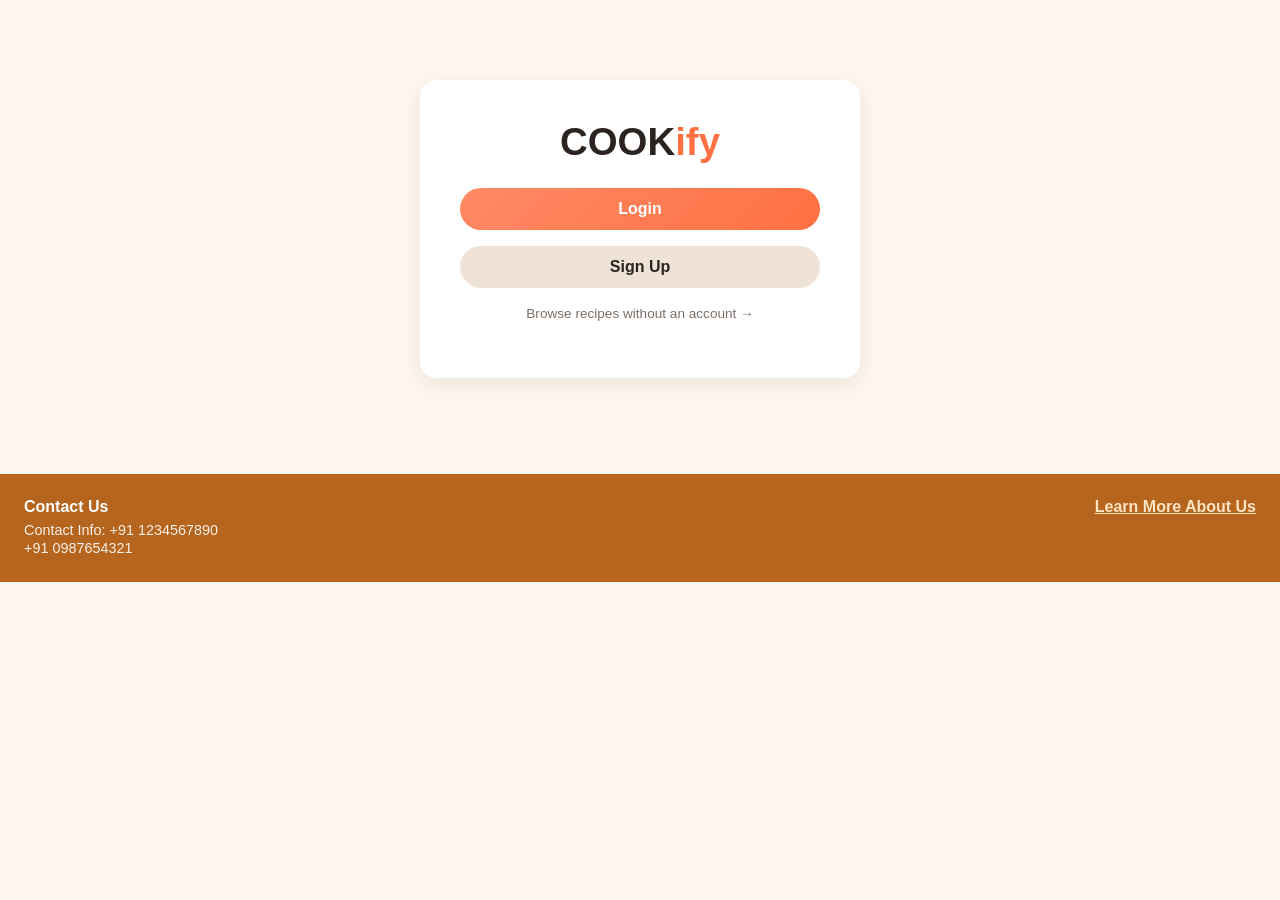
==== src/main/resources/static/index.html @ 973dd547 "Add Phase 7: frontend and multilingual support Static HTML/CSS/JS frontend (no build step, no Node/n" ====
<!DOCTYPE html>
<html lang="en">
<head>
  <meta charset="UTF-8" />
  <meta name="viewport" content="width=device-width, initial-scale=1.0" />
  <title>COOKify</title>
  <link rel="stylesheet" href="css/styles.css" />
</head>
<body>
  <div class="form-page" style="padding-top: 80px;">
    <div class="form-card text-center">
      <div style="font-size: 2.4rem; margin-bottom: 24px;">
        <span class="cook" style="font-weight: 800;">COOK</span><span style="color: var(--primary-end); font-weight: 800;">ify</span>
      </div>
      <a href="login.html" class="btn btn-primary btn-block" style="margin-bottom: 16px;">Login</a>
      <a href="signup.html" class="btn btn-secondary btn-block">Sign Up</a>
      <p class="mt-16"><a href="browse.html" style="color: var(--text-muted); text-decoration: none; font-size: 0.85rem;">Browse recipes without an account &rarr;</a></p>
    </div>
  </div>

  <footer class="site-footer">
    <div>
      <h4>Contact Us</h4>
      <p>Contact Info: +91 1234567890</p>
      <p>+91 0987654321</p>
    </div>
    <div class="footer-links text-center">
      <a href="#">Learn More About Us</a>
    </div>
  </footer>

  <script src="js/api.js"></script>
  <script>
    // "Remember login details on devices" (test case 2) -- skip the splash for an active session.
    (async () => {
      try {
        await Api.get("/api/profile/me");
        window.location.href = "browse.html";
      } catch (e) {
        // not logged in -- show the splash
      }
    })();
  </script>
</body>
</html>
---- src/main/resources/static/css/styles.css ----
/* COOKify design system -- palette matches the delivered screenshot
   (cream ground, coral/orange gradient actions, terracotta footer,
   pale pink/green diet tints) layered onto the PDF prototypes' field
   layout. */

:root {
  --bg: #fdf6ec;
  --surface: #ffffff;
  --text: #2b2320;
  --text-muted: #7a6f68;
  --primary-start: #ff8a65;
  --primary-end: #ff7043;
  --primary-gradient: linear-gradient(135deg, var(--primary-start), var(--primary-end));
  --footer-bg: #b5651d;
  --veg-bg: #dff2dc;
  --veg-text: #2e7d32;
  --nonveg-bg: #fcdddd;
  --nonveg-text: #c62828;
  --input-bg: #eee3d6;
  --border: #ecdfd0;
  --radius: 16px;
  --radius-pill: 999px;
  --shadow: 0 6px 18px rgba(60, 40, 20, 0.08);
  --star: #f5a623;
}

* {
  box-sizing: border-box;
}

body {
  margin: 0;
  background: var(--bg);
  color: var(--text);
  font-family: -apple-system, BlinkMacSystemFont, "Segoe UI", Roboto, Helvetica, Arial, sans-serif;
}

a {
  color: inherit;
}

.container {
  max-width: 1080px;
  margin: 0 auto;
  padding: 0 20px;
}

/* ---------- Navbar ---------- */

.navbar {
  display: flex;
  align-items: center;
  justify-content: space-between;
  padding: 14px 24px;
  background: var(--surface);
  border-bottom: 1px solid var(--border);
  flex-wrap: wrap;
  gap: 12px;
}

.logo {
  font-size: 1.5rem;
  font-weight: 800;
  text-decoration: none;
  letter-spacing: -0.5px;
}

.logo .cook {
  color: var(--text);
}

.logo .ify {
  color: var(--primary-end);
}

.nav-links {
  display: flex;
  gap: 20px;
  list-style: none;
  margin: 0;
  padding: 0;
}

.nav-links a {
  text-decoration: none;
  color: var(--primary-end);
  font-weight: 600;
}

.nav-right {
  display: flex;
  align-items: center;
  gap: 14px;
}

.nav-user {
  font-weight: 600;
}

.nav-user a {
  text-decoration: none;
}

.logout-link {
  color: #c0392b;
  font-weight: 600;
  cursor: pointer;
  text-decoration: none;
  background: none;
  border: none;
  font-size: inherit;
  font-family: inherit;
}

/* ---------- Footer ---------- */

.site-footer {
  background: var(--footer-bg);
  color: #fff;
  padding: 24px;
  margin-top: 48px;
  display: flex;
  justify-content: space-between;
  flex-wrap: wrap;
  gap: 12px;
}

.site-footer h4 {
  margin: 0 0 6px;
}

.site-footer p {
  margin: 2px 0;
  font-size: 0.9rem;
  opacity: 0.9;
}

.site-footer .footer-links a {
  color: #ffe4c4;
  text-decoration: underline;
  font-weight: 600;
}

/* ---------- Buttons ---------- */

.btn {
  display: inline-flex;
  align-items: center;
  justify-content: center;
  gap: 8px;
  border: none;
  border-radius: var(--radius-pill);
  padding: 12px 28px;
  font-weight: 700;
  font-size: 1rem;
  cursor: pointer;
  text-decoration: none;
  transition: transform 0.08s ease, opacity 0.15s ease;
}

.btn:active {
  transform: scale(0.97);
}

.btn-primary {
  background: var(--primary-gradient);
  color: #fff;
}

.btn-primary:hover {
  opacity: 0.92;
}

.btn-secondary {
  background: var(--input-bg);
  color: var(--text);
}

.btn-block {
  width: 100%;
}

.btn-sm {
  padding: 8px 18px;
  font-size: 0.85rem;
}

.btn-danger {
  background: #e74c3c;
  color: #fff;
}

.btn:disabled {
  opacity: 0.6;
  cursor: not-allowed;
}

/* ---------- Forms ---------- */

.form-page {
  display: flex;
  justify-content: center;
  padding: 48px 20px;
}

.form-card {
  background: var(--surface);
  border-radius: var(--radius);
  box-shadow: var(--shadow);
  padding: 40px;
  width: 100%;
  max-width: 440px;
}

.form-card h1 {
  text-align: center;
  margin-top: 0;
}

.form-card .subtitle {
  text-align: center;
  color: var(--text-muted);
  margin-top: -8px;
  margin-bottom: 24px;
}

.form-group {
  margin-bottom: 16px;
}

.form-group label {
  display: block;
  font-weight: 600;
  font-size: 0.85rem;
  margin-bottom: 6px;
  color: var(--text-muted);
}

.input-pill,
textarea.input-pill,
select.input-pill {
  width: 100%;
  padding: 12px 18px;
  border-radius: var(--radius-pill);
  border: 1px solid var(--border);
  background: var(--input-bg);
  font-size: 0.95rem;
  color: var(--text);
  font-family: inherit;
}

textarea.input-pill {
  border-radius: 18px;
  resize: vertical;
  min-height: 90px;
}

.input-pill:focus,
textarea.input-pill:focus,
select.input-pill:focus {
  outline: 2px solid var(--primary-end);
}

.form-footer-link {
  text-align: center;
  margin-top: 16px;
  font-size: 0.9rem;
  color: var(--text-muted);
}

.form-footer-link a {
  color: var(--primary-end);
  font-weight: 700;
  text-decoration: none;
}

.checkbox-row {
  display: flex;
  align-items: center;
  gap: 8px;
  font-size: 0.9rem;
  color: var(--text-muted);
  margin-bottom: 16px;
}

/* ---------- Alerts / toasts ---------- */

.alert {
  padding: 12px 18px;
  border-radius: 12px;
  margin-bottom: 16px;
  font-size: 0.9rem;
  font-weight: 600;
}

.alert-error {
  background: var(--nonveg-bg);
  color: var(--nonveg-text);
}

.alert-success {
  background: var(--veg-bg);
  color: var(--veg-text);
}

.hint-box {
  background: #fff8ea;
  border: 1px dashed #e9c98f;
  border-radius: 12px;
  padding: 10px 14px;
  font-size: 0.8rem;
  color: #8a6d3b;
  margin-bottom: 16px;
}

/* ---------- Explore / Browse ---------- */

.explore-panel {
  background: var(--surface);
  border-radius: var(--radius);
  box-shadow: var(--shadow);
  padding: 24px;
  margin: 24px 0;
}

.explore-panel h1 {
  text-align: center;
  margin-top: 0;
}

.search-row {
  display: flex;
  gap: 10px;
}

.filters-toggle {
  display: flex;
  gap: 8px;
  flex-wrap: wrap;
  margin-top: 14px;
}

.filters-grid {
  display: grid;
  grid-template-columns: repeat(auto-fit, minmax(160px, 1fr));
  gap: 12px;
  margin-top: 14px;
}

.filters-grid label {
  font-size: 0.78rem;
  font-weight: 700;
  color: var(--text-muted);
  display: block;
  margin-bottom: 4px;
}

.chip {
  display: inline-flex;
  align-items: center;
  gap: 6px;
  padding: 6px 14px;
  border-radius: var(--radius-pill);
  background: var(--input-bg);
  font-size: 0.85rem;
  font-weight: 700;
  cursor: pointer;
  border: 2px solid transparent;
}

.chip.active {
  border-color: var(--primary-end);
  color: var(--primary-end);
}

/* ---------- Recipe cards / grid ---------- */

.recipe-grid {
  display: grid;
  grid-template-columns: repeat(auto-fill, minmax(240px, 1fr));
  gap: 20px;
  margin: 24px 0;
}

.recipe-card {
  border-radius: var(--radius);
  padding: 16px;
  box-shadow: var(--shadow);
  display: flex;
  flex-direction: column;
  gap: 8px;
}

.recipe-card.veg {
  background: var(--veg-bg);
}

.recipe-card.non-veg {
  background: var(--nonveg-bg);
}

.recipe-card-top {
  display: flex;
  justify-content: space-between;
  align-items: flex-start;
}

.recipe-thumb {
  width: 52px;
  height: 52px;
  border-radius: 10px;
  object-fit: cover;
  background: #fff;
  border: 1px solid rgba(0, 0, 0, 0.05);
}

.diet-badge {
  display: inline-flex;
  align-items: center;
  gap: 6px;
  padding: 4px 12px;
  border-radius: var(--radius-pill);
  background: var(--footer-bg);
  color: #fff;
  font-size: 0.72rem;
  font-weight: 700;
}

.diet-dot {
  width: 8px;
  height: 8px;
  border-radius: 50%;
  background: var(--nonveg-text);
}

.recipe-card.veg .diet-dot {
  background: var(--veg-text);
}

.recipe-card h3 {
  margin: 0;
  font-size: 1.05rem;
}

.recipe-card .by-line {
  font-size: 0.8rem;
  color: var(--text-muted);
  margin: -4px 0 0;
}

.recipe-card .ingredients-snippet {
  font-size: 0.82rem;
  color: var(--text-muted);
  display: -webkit-box;
  -webkit-line-clamp: 2;
  -webkit-box-orient: vertical;
  overflow: hidden;
}

.rating-line {
  font-size: 0.82rem;
  font-weight: 700;
  color: var(--text-muted);
}

.empty-state {
  text-align: center;
  color: var(--text-muted);
  padding: 48px 0;
}

/* ---------- Star rating ---------- */

.stars {
  display: inline-flex;
  gap: 2px;
  font-size: 1.2rem;
  color: var(--star);
  letter-spacing: 1px;
}

.stars.interactive span {
  cursor: pointer;
}

/* ---------- Recipe detail ---------- */

.recipe-detail {
  background: var(--surface);
  border-radius: var(--radius);
  box-shadow: var(--shadow);
  padding: 28px;
  margin: 24px 0;
}

.recipe-detail-header {
  display: flex;
  justify-content: space-between;
  align-items: flex-start;
  flex-wrap: wrap;
  gap: 12px;
}

.recipe-media img,
.recipe-media video {
  width: 100%;
  border-radius: var(--radius);
  margin: 16px 0;
  max-height: 420px;
  object-fit: cover;
}

.recipe-meta-row {
  display: flex;
  flex-wrap: wrap;
  gap: 10px;
  margin: 12px 0;
}

.meta-pill {
  background: var(--input-bg);
  padding: 6px 14px;
  border-radius: var(--radius-pill);
  font-size: 0.8rem;
  font-weight: 700;
  color: var(--text-muted);
}

.steps-list {
  padding-left: 22px;
}

.steps-list li {
  margin-bottom: 6px;
}

.comment-item {
  border-top: 1px solid var(--border);
  padding: 12px 0;
}

.comment-item .comment-author {
  font-weight: 700;
  margin-right: 8px;
}

.comment-item .comment-time {
  font-size: 0.75rem;
  color: var(--text-muted);
}

/* ---------- Profile ---------- */

.profile-header {
  display: flex;
  gap: 24px;
  align-items: center;
  background: var(--surface);
  border-radius: var(--radius);
  box-shadow: var(--shadow);
  padding: 28px;
  margin: 24px 0;
  flex-wrap: wrap;
}

.avatar {
  width: 96px;
  height: 96px;
  border-radius: 50%;
  background: var(--input-bg);
  object-fit: cover;
  display: flex;
  align-items: center;
  justify-content: center;
  font-size: 2rem;
  font-weight: 800;
  color: var(--primary-end);
}

.profile-stats {
  display: flex;
  gap: 24px;
  margin-top: 8px;
}

.profile-stats div {
  text-align: center;
}

.profile-stats strong {
  display: block;
  font-size: 1.1rem;
}

.profile-stats span {
  font-size: 0.78rem;
  color: var(--text-muted);
}

.section-title {
  font-size: 1.1rem;
  font-weight: 800;
  margin: 32px 0 8px;
}

/* ---------- Language switcher ---------- */

#google_translate_element {
  font-size: 0.8rem;
}

/* ---------- Utility ---------- */

.text-center {
  text-align: center;
}

.mt-16 {
  margin-top: 16px;
}

.hidden {
  display: none !important;
}

@media (max-width: 640px) {
  .navbar {
    flex-direction: column;
    align-items: flex-start;
  }
  .search-row {
    flex-direction: column;
  }
}
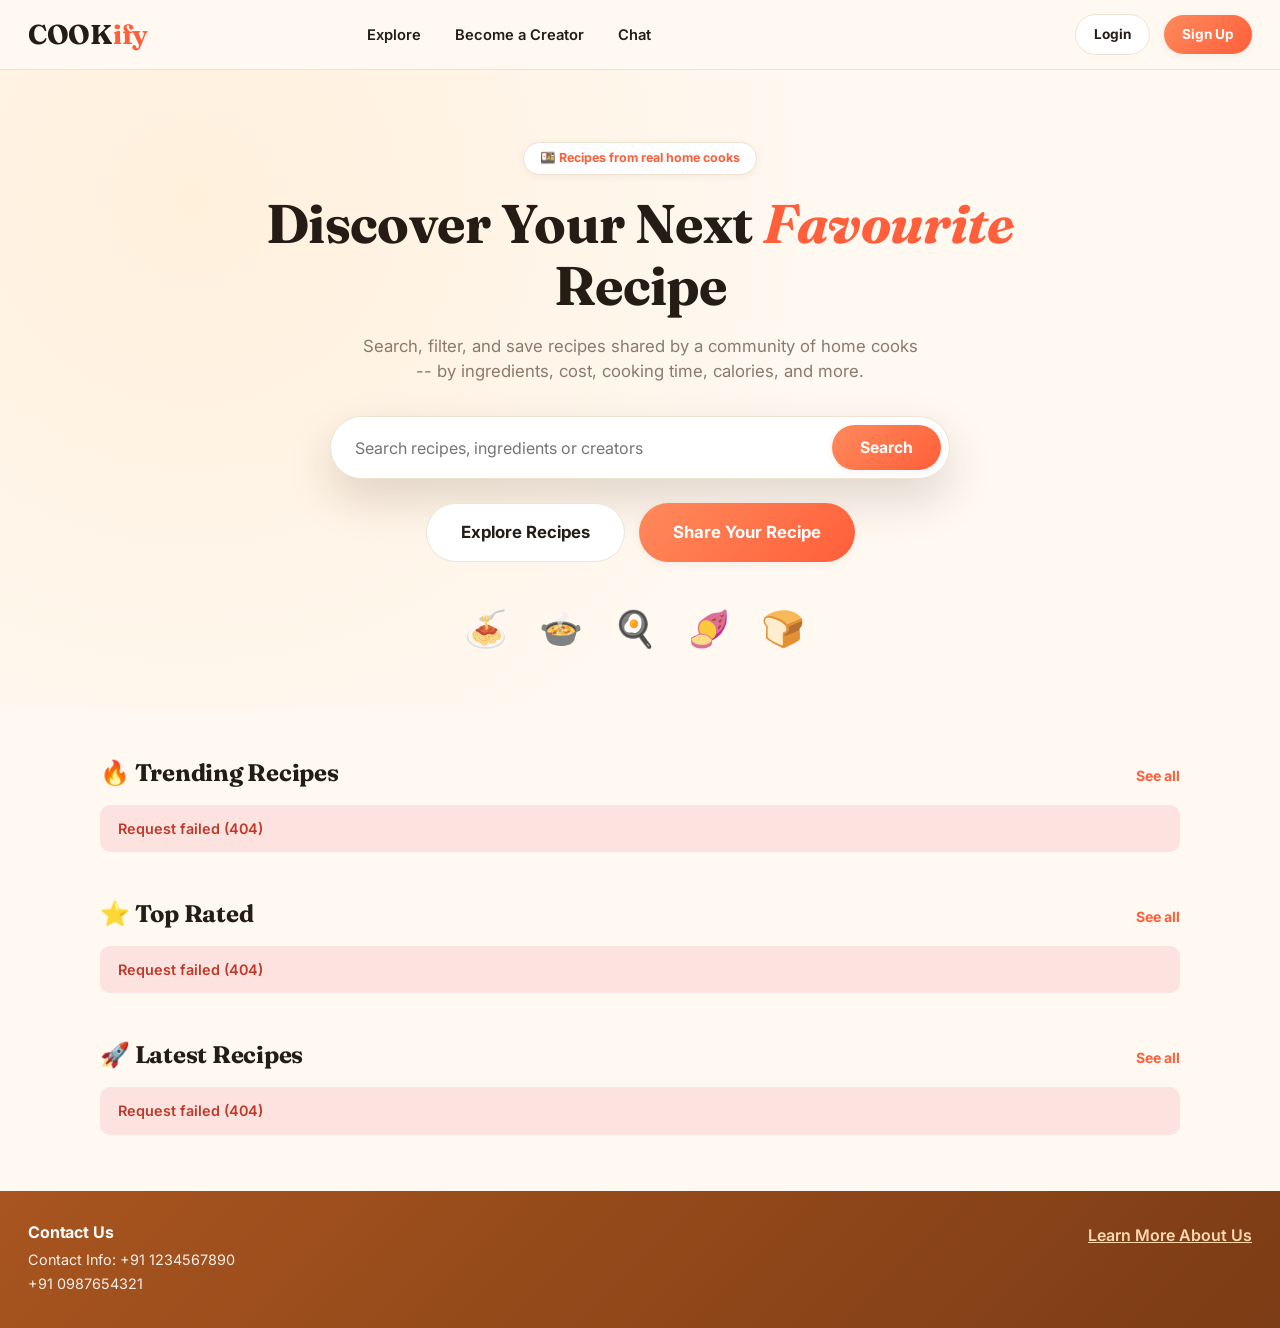
==== commit 127d6859: "Redesign frontend UI/UX -- same backend, same functionality Full visual overhaul of the static front" ====
--- a/src/main/resources/static/index.html
+++ b/src/main/resources/static/index.html
@@ -4,18 +4,66 @@
   <meta charset="UTF-8" />
   <meta name="viewport" content="width=device-width, initial-scale=1.0" />
   <title>COOKify</title>
+  <link rel="preconnect" href="https://fonts.googleapis.com" />
+  <link rel="preconnect" href="https://fonts.gstatic.com" crossorigin />
+  <link href="https://fonts.googleapis.com/css2?family=Fraunces:opsz,wght@9..144,600;9..144,700&family=Inter:wght@400;500;600;700;800&display=swap" rel="stylesheet" />
   <link rel="stylesheet" href="css/styles.css" />
 </head>
 <body>
-  <div class="form-page" style="padding-top: 80px;">
-    <div class="form-card text-center">
-      <div style="font-size: 2.4rem; margin-bottom: 24px;">
-        <span class="cook" style="font-weight: 800;">COOK</span><span style="color: var(--primary-end); font-weight: 800;">ify</span>
+  <nav class="navbar">
+    <a href="index.html" class="logo"><span class="cook">COOK</span><span class="ify">ify</span></a>
+    <ul class="nav-links">
+      <li><a href="browse.html">Explore</a></li>
+      <li><a href="recipe-form.html">Become a Creator</a></li>
+      <li><a href="chat.html">Chat</a></li>
+    </ul>
+    <div id="google_translate_element"></div>
+    <div class="nav-right" id="nav-right"></div>
+  </nav>
+
+  <section class="hero">
+    <span class="hero-badge">&#127857; Recipes from real home cooks</span>
+    <h1>Discover Your Next <span class="accent">Favourite</span> Recipe</h1>
+    <p class="lead">Search, filter, and save recipes shared by a community of home cooks -- by ingredients, cost, cooking time, calories, and more.</p>
+
+    <form id="hero-search-form" class="hero-search">
+      <input type="text" id="hero-search-input" placeholder="Search recipes, ingredients or creators" aria-label="Search recipes, ingredients or creators" />
+      <button type="submit" class="btn btn-primary">Search</button>
+    </form>
+
+    <div class="hero-ctas">
+      <a href="browse.html" class="btn btn-secondary btn-lg">Explore Recipes</a>
+      <a href="recipe-form.html" class="btn btn-primary btn-lg">Share Your Recipe</a>
+    </div>
+
+    <div class="hero-emoji-row" aria-hidden="true">&#127837; &#127858; &#127859; &#127840; &#127838;</div>
+  </section>
+
+  <div class="container">
+    <div id="recommended-home-section" class="hidden">
+      <div class="section-header">
+        <h2>&#10024; Recommended For You</h2>
       </div>
-      <a href="login.html" class="btn btn-primary btn-block" style="margin-bottom: 16px;">Login</a>
-      <a href="signup.html" class="btn btn-secondary btn-block">Sign Up</a>
-      <p class="mt-16"><a href="browse.html" style="color: var(--text-muted); text-decoration: none; font-size: 0.85rem;">Browse recipes without an account &rarr;</a></p>
+      <div id="recommended-home-results"></div>
     </div>
+
+    <div class="section-header">
+      <h2>&#128293; Trending Recipes</h2>
+      <a href="browse.html?sort=popular">See all</a>
+    </div>
+    <div id="trending-home-results"></div>
+
+    <div class="section-header">
+      <h2>&#11088; Top Rated</h2>
+      <a href="browse.html?sort=topRated">See all</a>
+    </div>
+    <div id="top-rated-home-results"></div>
+
+    <div class="section-header">
+      <h2>&#128640; Latest Recipes</h2>
+      <a href="browse.html?sort=newest">See all</a>
+    </div>
+    <div id="latest-home-results"></div>
   </div>
 
   <footer class="site-footer">
@@ -24,22 +72,17 @@
       <p>Contact Info: +91 1234567890</p>
       <p>+91 0987654321</p>
     </div>
-    <div class="footer-links text-center">
-      <a href="#">Learn More About Us</a>
-    </div>
+    <div class="footer-links text-center"><a href="#">Learn More About Us</a></div>
   </footer>
 
   <script src="js/api.js"></script>
-  <script>
-    // "Remember login details on devices" (test case 2) -- skip the splash for an active session.
-    (async () => {
-      try {
-        await Api.get("/api/profile/me");
-        window.location.href = "browse.html";
-      } catch (e) {
-        // not logged in -- show the splash
-      }
-    })();
+  <script src="js/nav.js"></script>
+  <script src="js/home.js"></script>
+  <script type="text/javascript">
+    function googleTranslateElementInit() {
+      new google.translate.TranslateElement({ pageLanguage: "en", includedLanguages: "hi,zh-CN,ru,es,fr", layout: google.translate.TranslateElement.InlineLayout.SIMPLE }, "google_translate_element");
+    }
   </script>
+  <script type="text/javascript" src="//translate.google.com/translate_a/element.js?cb=googleTranslateElementInit"></script>
 </body>
 </html>
--- a/src/main/resources/static/css/styles.css
+++ b/src/main/resources/static/css/styles.css
@@ -1,46 +1,104 @@
-/* COOKify design system -- palette matches the delivered screenshot
-   (cream ground, coral/orange gradient actions, terracotta footer,
-   pale pink/green diet tints) layered onto the PDF prototypes' field
-   layout. */
+/* ============================================================
+   COOKify design system
+   Warm, food-forward palette on top of the SAME class names the
+   existing JS (browse.js, recipe.js, recipe-form.js, profile.js,
+   nav.js, chat.js) already depends on -- nothing here renames or
+   removes a selector those files read/write. New component classes
+   are additive only.
+   ============================================================ */
 
 :root {
-  --bg: #fdf6ec;
+  /* Core palette */
+  --bg: #fff9f2;
   --surface: #ffffff;
-  --text: #2b2320;
-  --text-muted: #7a6f68;
-  --primary-start: #ff8a65;
-  --primary-end: #ff7043;
+  --surface-alt: #fff3e6;
+  --text: #241c15;
+  --text-muted: #8a7a6d;
+  --border: #f0e2d0;
+
+  /* Brand */
+  --primary-start: #ff8a5c;
+  --primary-end: #ff5f3a;
   --primary-gradient: linear-gradient(135deg, var(--primary-start), var(--primary-end));
-  --footer-bg: #b5651d;
-  --veg-bg: #dff2dc;
+  --primary-solid: #ff5f3a;
+  --secondary: #2f5d43;
+  --accent: #ffb648;
+
+  /* Semantic */
+  --success: #2e7d32;
+  --success-bg: #e3f4e3;
+  --warning: #b8790a;
+  --warning-bg: #fff2da;
+  --error: #c0392b;
+  --error-bg: #fde3df;
+
+  /* Diet tints (kept from the original palette, refined) */
+  --veg-bg: #e3f3df;
   --veg-text: #2e7d32;
-  --nonveg-bg: #fcdddd;
-  --nonveg-text: #c62828;
-  --input-bg: #eee3d6;
-  --border: #ecdfd0;
-  --radius: 16px;
+  --nonveg-bg: #fbe1de;
+  --nonveg-text: #c0392b;
+
+  /* Inputs */
+  --input-bg: #fbf1e4;
+
+  /* Geometry */
+  --radius-sm: 10px;
+  --radius: 18px;
+  --radius-lg: 26px;
   --radius-pill: 999px;
-  --shadow: 0 6px 18px rgba(60, 40, 20, 0.08);
-  --star: #f5a623;
+  --shadow-sm: 0 2px 8px rgba(60, 34, 12, 0.06);
+  --shadow: 0 10px 28px rgba(60, 34, 12, 0.10);
+  --shadow-lg: 0 20px 48px rgba(60, 34, 12, 0.16);
+
+  --font-display: "Fraunces", Georgia, "Times New Roman", serif;
+  --font-body: "Inter", -apple-system, BlinkMacSystemFont, "Segoe UI", Roboto, Helvetica, Arial, sans-serif;
+
+  --star: #f0a416;
+  --ease: cubic-bezier(0.22, 1, 0.36, 1);
 }
 
 * {
   box-sizing: border-box;
+}
+
+html {
+  scroll-behavior: smooth;
 }
 
 body {
   margin: 0;
   background: var(--bg);
   color: var(--text);
-  font-family: -apple-system, BlinkMacSystemFont, "Segoe UI", Roboto, Helvetica, Arial, sans-serif;
+  font-family: var(--font-body);
+  line-height: 1.5;
+  -webkit-font-smoothing: antialiased;
+}
+
+h1, h2, h3, h4 {
+  font-family: var(--font-display);
+  font-weight: 700;
+  letter-spacing: -0.01em;
+  line-height: 1.15;
+  margin: 0 0 12px;
 }
 
 a {
   color: inherit;
 }
 
+a:focus-visible,
+button:focus-visible,
+input:focus-visible,
+select:focus-visible,
+textarea:focus-visible,
+.chip:focus-visible,
+.conversation-item:focus-visible {
+  outline: 3px solid #ffb648;
+  outline-offset: 2px;
+}
+
 .container {
-  max-width: 1080px;
+  max-width: 1120px;
   margin: 0 auto;
   padding: 0 20px;
 }
@@ -51,18 +109,26 @@
   display: flex;
   align-items: center;
   justify-content: space-between;
-  padding: 14px 24px;
-  background: var(--surface);
+  padding: 14px 28px;
+  background: rgba(255, 249, 242, 0.92);
+  backdrop-filter: saturate(180%) blur(10px);
   border-bottom: 1px solid var(--border);
   flex-wrap: wrap;
-  gap: 12px;
+  gap: 14px;
+  position: sticky;
+  top: 0;
+  z-index: 50;
 }
 
 .logo {
-  font-size: 1.5rem;
-  font-weight: 800;
+  font-family: var(--font-display);
+  font-size: 1.7rem;
+  font-weight: 700;
   text-decoration: none;
   letter-spacing: -0.5px;
+  display: inline-flex;
+  align-items: baseline;
+  gap: 2px;
 }
 
 .logo .cook {
@@ -70,21 +136,36 @@
 }
 
 .logo .ify {
-  color: var(--primary-end);
+  color: var(--primary-solid);
 }
 
 .nav-links {
   display: flex;
-  gap: 20px;
+  gap: 6px;
   list-style: none;
   margin: 0;
   padding: 0;
+  align-items: center;
 }
 
 .nav-links a {
   text-decoration: none;
-  color: var(--primary-end);
+  color: var(--text);
   font-weight: 600;
+  font-size: 0.92rem;
+  padding: 8px 14px;
+  border-radius: var(--radius-pill);
+  transition: background 0.15s var(--ease), color 0.15s var(--ease);
+}
+
+.nav-links a:hover {
+  background: var(--surface-alt);
+  color: var(--primary-solid);
+}
+
+.nav-links a.active {
+  background: var(--surface-alt);
+  color: var(--primary-solid);
 }
 
 .nav-right {
@@ -95,38 +176,66 @@
 
 .nav-user {
   font-weight: 600;
+  display: inline-flex;
+  align-items: center;
+  gap: 8px;
 }
 
 .nav-user a {
   text-decoration: none;
+  display: inline-flex;
+  align-items: center;
+  gap: 8px;
+}
+
+.nav-avatar {
+  width: 30px;
+  height: 30px;
+  border-radius: 50%;
+  background: var(--primary-gradient);
+  color: #fff;
+  display: inline-flex;
+  align-items: center;
+  justify-content: center;
+  font-size: 0.8rem;
+  font-weight: 700;
+  object-fit: cover;
 }
 
 .logout-link {
-  color: #c0392b;
+  color: var(--error);
   font-weight: 600;
   cursor: pointer;
   text-decoration: none;
   background: none;
   border: none;
-  font-size: inherit;
+  font-size: 0.88rem;
   font-family: inherit;
+  padding: 8px 10px;
+  border-radius: var(--radius-pill);
+  transition: background 0.15s var(--ease);
+}
+
+.logout-link:hover {
+  background: var(--error-bg);
 }
 
 /* ---------- Footer ---------- */
 
 .site-footer {
-  background: var(--footer-bg);
+  background: linear-gradient(135deg, #a8551f, #7c3c15);
   color: #fff;
-  padding: 24px;
-  margin-top: 48px;
+  padding: 32px 28px;
+  margin-top: 56px;
   display: flex;
   justify-content: space-between;
   flex-wrap: wrap;
-  gap: 12px;
+  gap: 16px;
 }
 
 .site-footer h4 {
-  margin: 0 0 6px;
+  margin: 0 0 8px;
+  font-family: var(--font-body);
 }
 
 .site-footer p {
@@ -136,7 +245,7 @@
 }
 
 .site-footer .footer-links a {
-  color: #ffe4c4;
+  color: #ffd9b0;
   text-decoration: underline;
   font-weight: 600;
 }
@@ -150,16 +259,23 @@
   gap: 8px;
   border: none;
   border-radius: var(--radius-pill);
-  padding: 12px 28px;
-  font-weight: 700;
-  font-size: 1rem;
+  padding: 13px 28px;
+  font-weight: 700;
+  font-size: 0.98rem;
+  font-family: var(--font-body);
   cursor: pointer;
   text-decoration: none;
-  transition: transform 0.08s ease, opacity 0.15s ease;
+  transition: transform 0.15s var(--ease), box-shadow 0.15s var(--ease), opacity 0.15s var(--ease), background 0.15s var(--ease);
+  box-shadow: var(--shadow-sm);
+}
+
+.btn:hover {
+  transform: translateY(-2px);
+  box-shadow: var(--shadow);
 }
 
 .btn:active {
-  transform: scale(0.97);
+  transform: translateY(0) scale(0.98);
 }
 
 .btn-primary {
@@ -167,13 +283,16 @@
   color: #fff;
 }
 
-.btn-primary:hover {
-  opacity: 0.92;
-}
-
 .btn-secondary {
-  background: var(--input-bg);
+  background: var(--surface);
   color: var(--text);
+  border: 1.5px solid var(--border);
+  box-shadow: none;
+}
+
+.btn-secondary:hover {
+  border-color: var(--primary-solid);
+  color: var(--primary-solid);
 }
 
 .btn-block {
@@ -181,18 +300,35 @@
 }
 
 .btn-sm {
-  padding: 8px 18px;
+  padding: 9px 18px;
   font-size: 0.85rem;
 }
 
+.btn-lg {
+  padding: 16px 34px;
+  font-size: 1.05rem;
+}
+
 .btn-danger {
-  background: #e74c3c;
+  background: var(--error);
   color: #fff;
 }
 
+.btn-ghost {
+  background: transparent;
+  color: var(--text);
+  box-shadow: none;
+}
+
+.btn-ghost:hover {
+  background: var(--surface-alt);
+}
+
 .btn:disabled {
-  opacity: 0.6;
+  opacity: 0.55;
   cursor: not-allowed;
+  transform: none;
+  box-shadow: none;
 }
 
 /* ---------- Forms ---------- */
@@ -200,21 +336,21 @@
 .form-page {
   display: flex;
   justify-content: center;
-  padding: 48px 20px;
+  padding: 56px 20px;
 }
 
 .form-card {
   background: var(--surface);
-  border-radius: var(--radius);
-  box-shadow: var(--shadow);
-  padding: 40px;
+  border-radius: var(--radius-lg);
+  box-shadow: var(--shadow-lg);
+  padding: 44px;
   width: 100%;
-  max-width: 440px;
+  max-width: 460px;
+  border: 1px solid var(--border);
 }
 
 .form-card h1 {
   text-align: center;
-  margin-top: 0;
 }
 
 .form-card .subtitle {
@@ -225,28 +361,31 @@
 }
 
 .form-group {
-  margin-bottom: 16px;
+  margin-bottom: 18px;
 }
 
 .form-group label {
   display: block;
-  font-weight: 600;
-  font-size: 0.85rem;
+  font-weight: 700;
+  font-size: 0.82rem;
   margin-bottom: 6px;
   color: var(--text-muted);
+  text-transform: uppercase;
+  letter-spacing: 0.03em;
 }
 
 .input-pill,
 textarea.input-pill,
 select.input-pill {
   width: 100%;
-  padding: 12px 18px;
+  padding: 13px 18px;
   border-radius: var(--radius-pill);
-  border: 1px solid var(--border);
+  border: 1.5px solid var(--border);
   background: var(--input-bg);
   font-size: 0.95rem;
+  font-family: var(--font-body);
   color: var(--text);
-  font-family: inherit;
+  transition: border-color 0.15s var(--ease), box-shadow 0.15s var(--ease);
 }
 
 textarea.input-pill {
@@ -258,18 +397,25 @@
 .input-pill:focus,
 textarea.input-pill:focus,
 select.input-pill:focus {
-  outline: 2px solid var(--primary-end);
+  outline: none;
+  border-color: var(--primary-solid);
+  box-shadow: 0 0 0 4px rgba(255, 95, 58, 0.12);
+}
+
+.input-pill::placeholder,
+textarea.input-pill::placeholder {
+  color: #b3a493;
 }
 
 .form-footer-link {
   text-align: center;
-  margin-top: 16px;
+  margin-top: 18px;
   font-size: 0.9rem;
   color: var(--text-muted);
 }
 
 .form-footer-link a {
-  color: var(--primary-end);
+  color: var(--primary-solid);
   font-weight: 700;
   text-decoration: none;
 }
@@ -283,49 +429,244 @@
   margin-bottom: 16px;
 }
 
+.checkbox-row input[type="checkbox"] {
+  width: 18px;
+  height: 18px;
+  accent-color: var(--primary-solid);
+}
+
+.field-hint {
+  font-size: 0.76rem;
+  color: var(--text-muted);
+  margin-top: 6px;
+}
+
+.char-count {
+  font-size: 0.72rem;
+  color: var(--text-muted);
+  text-align: right;
+  margin-top: 4px;
+}
+
+/* Password strength / live validation checklist (signup) */
+.pw-checklist {
+  list-style: none;
+  padding: 0;
+  margin: 8px 0 0;
+  display: flex;
+  flex-direction: column;
+  gap: 4px;
+  font-size: 0.78rem;
+}
+
+.pw-checklist li {
+  color: var(--text-muted);
+  transition: color 0.15s var(--ease);
+}
+
+.pw-checklist li::before {
+  content: "○ ";
+}
+
+.pw-checklist li.ok {
+  color: var(--success);
+}
+
+.pw-checklist li.ok::before {
+  content: "● ";
+}
+
 /* ---------- Alerts / toasts ---------- */
 
 .alert {
-  padding: 12px 18px;
-  border-radius: 12px;
+  padding: 13px 18px;
+  border-radius: var(--radius-sm);
   margin-bottom: 16px;
   font-size: 0.9rem;
   font-weight: 600;
+  display: flex;
+  align-items: center;
+  gap: 8px;
+  animation: alertIn 0.2s var(--ease);
+}
+
+@keyframes alertIn {
+  from { opacity: 0; transform: translateY(-4px); }
+  to { opacity: 1; transform: translateY(0); }
 }
 
 .alert-error {
-  background: var(--nonveg-bg);
-  color: var(--nonveg-text);
+  background: var(--error-bg);
+  color: var(--error);
 }
 
 .alert-success {
-  background: var(--veg-bg);
-  color: var(--veg-text);
+  background: var(--success-bg);
+  color: var(--success);
 }
 
 .hint-box {
-  background: #fff8ea;
+  background: var(--warning-bg);
   border: 1px dashed #e9c98f;
-  border-radius: 12px;
+  border-radius: var(--radius-sm);
   padding: 10px 14px;
   font-size: 0.8rem;
-  color: #8a6d3b;
+  color: var(--warning);
   margin-bottom: 16px;
 }
 
+/* ---------- Hero (index.html) ---------- */
+
+.hero {
+  position: relative;
+  overflow: hidden;
+  background: radial-gradient(circle at 15% 20%, #fff0dc 0%, var(--bg) 55%);
+  padding: 72px 20px 56px;
+  text-align: center;
+}
+
+.hero-badge {
+  display: inline-block;
+  background: var(--surface);
+  border: 1px solid var(--border);
+  color: var(--primary-solid);
+  font-weight: 700;
+  font-size: 0.78rem;
+  padding: 6px 16px;
+  border-radius: var(--radius-pill);
+  margin-bottom: 18px;
+  box-shadow: var(--shadow-sm);
+}
+
+.hero h1 {
+  font-size: clamp(2.1rem, 5vw, 3.4rem);
+  max-width: 760px;
+  margin: 0 auto 16px;
+}
+
+.hero h1 .accent {
+  color: var(--primary-solid);
+  font-style: italic;
+}
+
+.hero p.lead {
+  max-width: 560px;
+  margin: 0 auto 32px;
+  color: var(--text-muted);
+  font-size: 1.05rem;
+}
+
+.hero-search {
+  max-width: 620px;
+  margin: 0 auto 24px;
+  display: flex;
+  gap: 10px;
+  background: var(--surface);
+  padding: 8px;
+  border-radius: var(--radius-pill);
+  box-shadow: var(--shadow-lg);
+  border: 1px solid var(--border);
+}
+
+.hero-search input {
+  flex: 1;
+  border: none;
+  background: transparent;
+  padding: 12px 16px;
+  font-size: 1rem;
+  font-family: var(--font-body);
+}
+
+.hero-search input:focus {
+  outline: none;
+}
+
+.hero-ctas {
+  display: flex;
+  gap: 14px;
+  justify-content: center;
+  flex-wrap: wrap;
+}
+
+.hero-emoji-row {
+  margin-top: 40px;
+  font-size: 2.2rem;
+  letter-spacing: 0.3em;
+  opacity: 0.85;
+}
+
+.section-header {
+  display: flex;
+  align-items: baseline;
+  justify-content: space-between;
+  margin: 48px 0 18px;
+  gap: 12px;
+  flex-wrap: wrap;
+}
+
+.section-header h2 {
+  font-size: 1.5rem;
+  margin: 0;
+}
+
+.section-header a {
+  color: var(--primary-solid);
+  font-weight: 700;
+  text-decoration: none;
+  font-size: 0.88rem;
+}
+
 /* ---------- Explore / Browse ---------- */
+
+.explore-layout {
+  display: grid;
+  grid-template-columns: 280px 1fr;
+  gap: 28px;
+  align-items: flex-start;
+  margin: 28px 0;
+}
 
 .explore-panel {
   background: var(--surface);
-  border-radius: var(--radius);
+  border-radius: var(--radius-lg);
   box-shadow: var(--shadow);
-  padding: 24px;
-  margin: 24px 0;
+  padding: 26px;
+  border: 1px solid var(--border);
 }
 
 .explore-panel h1 {
   text-align: center;
-  margin-top: 0;
+  font-size: 1.6rem;
+}
+
+.filter-sidebar {
+  position: sticky;
+  top: 90px;
+}
+
+.filter-sidebar h3 {
+  font-size: 1.05rem;
+  margin-bottom: 4px;
+}
+
+.filter-section {
+  padding: 16px 0;
+  border-bottom: 1px solid var(--border);
+}
+
+.filter-section:last-of-type {
+  border-bottom: none;
+}
+
+.filter-section > label,
+.filter-section > .filter-label {
+  font-size: 0.78rem;
+  font-weight: 700;
+  color: var(--text-muted);
+  text-transform: uppercase;
+  letter-spacing: 0.03em;
+  display: block;
+  margin-bottom: 10px;
 }
 
 .search-row {
@@ -343,7 +684,7 @@
 .filters-grid {
   display: grid;
   grid-template-columns: repeat(auto-fit, minmax(160px, 1fr));
-  gap: 12px;
+  gap: 14px;
   margin-top: 14px;
 }
 
@@ -359,44 +700,210 @@
   display: inline-flex;
   align-items: center;
   gap: 6px;
-  padding: 6px 14px;
+  padding: 8px 16px;
   border-radius: var(--radius-pill);
   background: var(--input-bg);
   font-size: 0.85rem;
   font-weight: 700;
   cursor: pointer;
   border: 2px solid transparent;
+  transition: all 0.15s var(--ease);
+  color: var(--text);
+}
+
+.chip:hover {
+  transform: translateY(-1px);
 }
 
 .chip.active {
-  border-color: var(--primary-end);
-  color: var(--primary-end);
+  border-color: var(--primary-solid);
+  color: var(--primary-solid);
+  background: #fff0ea;
+}
+
+.chip-row {
+  display: flex;
+  flex-wrap: wrap;
+  gap: 8px;
+}
+
+/* Active filter chips (removable) */
+.active-filters {
+  display: flex;
+  flex-wrap: wrap;
+  gap: 8px;
+  margin: 14px 0;
+}
+
+.active-filter-chip {
+  display: inline-flex;
+  align-items: center;
+  gap: 6px;
+  background: #fff0ea;
+  color: var(--primary-solid);
+  border: 1px solid #ffd2c0;
+  padding: 5px 8px 5px 14px;
+  border-radius: var(--radius-pill);
+  font-size: 0.8rem;
+  font-weight: 700;
+}
+
+.active-filter-chip button {
+  background: none;
+  border: none;
+  color: inherit;
+  cursor: pointer;
+  font-size: 1rem;
+  line-height: 1;
+  padding: 2px 4px;
+  border-radius: 50%;
+}
+
+.active-filter-chip button:hover {
+  background: rgba(255, 95, 58, 0.15);
+}
+
+.results-toolbar {
+  display: flex;
+  align-items: center;
+  justify-content: space-between;
+  gap: 12px;
+  flex-wrap: wrap;
+  margin-bottom: 4px;
+}
+
+.result-count {
+  font-weight: 700;
+  color: var(--text-muted);
+  font-size: 0.92rem;
+}
+
+.filter-toggle-btn {
+  display: none;
+}
+
+/* Range sliders */
+.slider-field {
+  display: flex;
+  flex-direction: column;
+  gap: 6px;
+}
+
+.slider-field .slider-value {
+  font-size: 0.82rem;
+  font-weight: 700;
+  color: var(--primary-solid);
+}
+
+input[type="range"] {
+  -webkit-appearance: none;
+  appearance: none;
+  width: 100%;
+  height: 6px;
+  border-radius: var(--radius-pill);
+  background: var(--input-bg);
+  outline: none;
+  accent-color: var(--primary-solid);
+}
+
+input[type="range"]::-webkit-slider-thumb {
+  -webkit-appearance: none;
+  appearance: none;
+  width: 18px;
+  height: 18px;
+  border-radius: 50%;
+  background: var(--primary-gradient);
+  box-shadow: var(--shadow-sm);
+  cursor: pointer;
+  border: 2px solid #fff;
+}
+
+input[type="range"]::-moz-range-thumb {
+  width: 18px;
+  height: 18px;
+  border-radius: 50%;
+  background: var(--primary-end);
+  cursor: pointer;
+  border: 2px solid #fff;
+}
+
+/* Interactive star-rating filter/selector */
+.star-select {
+  display: inline-flex;
+  gap: 4px;
+  font-size: 1.3rem;
+  color: var(--star);
+  cursor: pointer;
+}
+
+.star-select span {
+  transition: transform 0.1s var(--ease);
+}
+
+.star-select span:hover {
+  transform: scale(1.15);
 }
 
 /* ---------- Recipe cards / grid ---------- */
 
 .recipe-grid {
   display: grid;
-  grid-template-columns: repeat(auto-fill, minmax(240px, 1fr));
-  gap: 20px;
+  grid-template-columns: repeat(auto-fill, minmax(250px, 1fr));
+  gap: 22px;
   margin: 24px 0;
 }
 
 .recipe-card {
-  border-radius: var(--radius);
-  padding: 16px;
-  box-shadow: var(--shadow);
+  border-radius: var(--radius-lg);
+  padding: 0;
+  box-shadow: var(--shadow-sm);
+  display: flex;
+  flex-direction: column;
+  overflow: hidden;
+  transition: transform 0.2s var(--ease), box-shadow 0.2s var(--ease);
+  border: 1px solid rgba(0, 0, 0, 0.03);
+  text-decoration: none;
+  color: var(--text);
+}
+
+.recipe-card:hover {
+  transform: translateY(-6px);
+  box-shadow: var(--shadow-lg);
+}
+
+.recipe-card.veg {
+  background: var(--veg-bg);
+}
+
+.recipe-card.non-veg {
+  background: var(--nonveg-bg);
+}
+
+.recipe-card-media {
+  position: relative;
+  width: 100%;
+  aspect-ratio: 4 / 3;
+  overflow: hidden;
+  background: var(--surface-alt);
+}
+
+.recipe-card-media img {
+  width: 100%;
+  height: 100%;
+  object-fit: cover;
+  transition: transform 0.35s var(--ease);
+}
+
+.recipe-card:hover .recipe-card-media img {
+  transform: scale(1.06);
+}
+
+.recipe-card-body {
+  padding: 16px 18px 18px;
   display: flex;
   flex-direction: column;
   gap: 8px;
-}
-
-.recipe-card.veg {
-  background: var(--veg-bg);
-}
-
-.recipe-card.non-veg {
-  background: var(--nonveg-bg);
+  flex: 1;
 }
 
 .recipe-card-top {
@@ -415,15 +922,19 @@
 }
 
 .diet-badge {
+  position: absolute;
+  top: 10px;
+  right: 10px;
   display: inline-flex;
   align-items: center;
   gap: 6px;
-  padding: 4px 12px;
+  padding: 5px 12px;
   border-radius: var(--radius-pill);
-  background: var(--footer-bg);
+  background: rgba(36, 28, 21, 0.78);
   color: #fff;
-  font-size: 0.72rem;
-  font-weight: 700;
+  font-size: 0.7rem;
+  font-weight: 700;
+  backdrop-filter: blur(4px);
 }
 
 .diet-dot {
@@ -439,7 +950,8 @@
 
 .recipe-card h3 {
   margin: 0;
-  font-size: 1.05rem;
+  font-size: 1.08rem;
+  font-family: var(--font-display);
 }
 
 .recipe-card .by-line {
@@ -457,6 +969,21 @@
   overflow: hidden;
 }
 
+.recipe-meta-chips {
+  display: flex;
+  gap: 6px;
+  flex-wrap: wrap;
+  font-size: 0.72rem;
+  color: var(--text-muted);
+}
+
+.recipe-meta-chips span {
+  background: rgba(255, 255, 255, 0.6);
+  border-radius: var(--radius-pill);
+  padding: 3px 9px;
+  font-weight: 600;
+}
+
 .rating-line {
   font-size: 0.82rem;
   font-weight: 700;
@@ -466,10 +993,57 @@
 .empty-state {
   text-align: center;
   color: var(--text-muted);
-  padding: 48px 0;
-}
-
-/* ---------- Star rating ---------- */
+  padding: 56px 20px;
+  font-size: 0.95rem;
+}
+
+.empty-state .empty-icon {
+  font-size: 2.4rem;
+  display: block;
+  margin-bottom: 10px;
+}
+
+/* Skeleton loading */
+.skeleton-grid {
+  display: grid;
+  grid-template-columns: repeat(auto-fill, minmax(250px, 1fr));
+  gap: 22px;
+  margin: 24px 0;
+}
+
+.skeleton-card {
+  border-radius: var(--radius-lg);
+  overflow: hidden;
+  background: var(--surface);
+  border: 1px solid var(--border);
+}
+
+.skeleton-block {
+  background: linear-gradient(90deg, #f1e6d8 25%, #f8efe4 37%, #f1e6d8 63%);
+  background-size: 400% 100%;
+  animation: shimmer 1.4s ease infinite;
+}
+
+@keyframes shimmer {
+  0% { background-position: 100% 50%; }
+  100% { background-position: 0 50%; }
+}
+
+.skeleton-card .skeleton-block:first-child {
+  aspect-ratio: 4 / 3;
+}
+
+.skeleton-line {
+  height: 12px;
+  margin: 14px 16px;
+  border-radius: 6px;
+}
+
+.skeleton-line.short {
+  width: 55%;
+}
+
+/* ---------- Star rating (display) ---------- */
 
 .stars {
   display: inline-flex;
@@ -481,16 +1055,22 @@
 
 .stars.interactive span {
   cursor: pointer;
+  transition: transform 0.1s var(--ease);
+}
+
+.stars.interactive span:hover {
+  transform: scale(1.2);
 }
 
 /* ---------- Recipe detail ---------- */
 
 .recipe-detail {
   background: var(--surface);
-  border-radius: var(--radius);
+  border-radius: var(--radius-lg);
   box-shadow: var(--shadow);
-  padding: 28px;
+  padding: 32px;
   margin: 24px 0;
+  border: 1px solid var(--border);
 }
 
 .recipe-detail-header {
@@ -501,12 +1081,23 @@
   gap: 12px;
 }
 
+.recipe-detail h1 {
+  font-size: 2.1rem;
+}
+
+.recipe-media {
+  position: relative;
+  border-radius: var(--radius-lg);
+  overflow: hidden;
+  margin: 18px 0;
+}
+
 .recipe-media img,
 .recipe-media video {
   width: 100%;
-  border-radius: var(--radius);
-  margin: 16px 0;
-  max-height: 420px;
+  display: block;
+  border-radius: var(--radius-lg);
+  max-height: 440px;
   object-fit: cover;
 }
 
@@ -514,29 +1105,72 @@
   display: flex;
   flex-wrap: wrap;
   gap: 10px;
-  margin: 12px 0;
+  margin: 16px 0;
 }
 
 .meta-pill {
-  background: var(--input-bg);
-  padding: 6px 14px;
+  background: var(--surface-alt);
+  padding: 8px 16px;
   border-radius: var(--radius-pill);
-  font-size: 0.8rem;
-  font-weight: 700;
-  color: var(--text-muted);
+  font-size: 0.82rem;
+  font-weight: 700;
+  color: var(--text);
+  display: inline-flex;
+  align-items: center;
+  gap: 6px;
+}
+
+.info-card-grid {
+  display: grid;
+  grid-template-columns: repeat(auto-fit, minmax(110px, 1fr));
+  gap: 12px;
+  margin: 18px 0;
+}
+
+.info-card {
+  background: var(--surface-alt);
+  border-radius: var(--radius);
+  padding: 14px;
+  text-align: center;
+}
+
+.info-card .info-icon {
+  font-size: 1.4rem;
+  display: block;
+  margin-bottom: 4px;
+}
+
+.info-card .info-value {
+  font-weight: 800;
+  font-size: 1.05rem;
+}
+
+.info-card .info-label {
+  font-size: 0.7rem;
+  color: var(--text-muted);
+  text-transform: uppercase;
+  letter-spacing: 0.03em;
 }
 
 .steps-list {
-  padding-left: 22px;
+  padding-left: 24px;
 }
 
 .steps-list li {
-  margin-bottom: 6px;
+  margin-bottom: 12px;
+  padding-left: 4px;
+}
+
+.action-row {
+  display: flex;
+  gap: 10px;
+  flex-wrap: wrap;
+  margin: 18px 0 4px;
 }
 
 .comment-item {
   border-top: 1px solid var(--border);
-  padding: 12px 0;
+  padding: 14px 0;
 }
 
 .comment-item .comment-author {
@@ -553,34 +1187,37 @@
 
 .profile-header {
   display: flex;
-  gap: 24px;
+  gap: 26px;
   align-items: center;
   background: var(--surface);
-  border-radius: var(--radius);
+  border-radius: var(--radius-lg);
   box-shadow: var(--shadow);
-  padding: 28px;
+  padding: 32px;
   margin: 24px 0;
   flex-wrap: wrap;
+  border: 1px solid var(--border);
 }
 
 .avatar {
-  width: 96px;
-  height: 96px;
+  width: 104px;
+  height: 104px;
   border-radius: 50%;
-  background: var(--input-bg);
+  background: var(--primary-gradient);
   object-fit: cover;
   display: flex;
   align-items: center;
   justify-content: center;
-  font-size: 2rem;
+  font-size: 2.2rem;
   font-weight: 800;
-  color: var(--primary-end);
+  color: #fff;
+  font-family: var(--font-display);
+  box-shadow: var(--shadow);
 }
 
 .profile-stats {
   display: flex;
-  gap: 24px;
-  margin-top: 8px;
+  gap: 28px;
+  margin-top: 10px;
 }
 
 .profile-stats div {
@@ -589,7 +1226,8 @@
 
 .profile-stats strong {
   display: block;
-  font-size: 1.1rem;
+  font-size: 1.2rem;
+  font-family: var(--font-display);
 }
 
 .profile-stats span {
@@ -598,9 +1236,110 @@
 }
 
 .section-title {
-  font-size: 1.1rem;
+  font-size: 1.2rem;
   font-weight: 800;
-  margin: 32px 0 8px;
+  font-family: var(--font-display);
+  margin: 36px 0 10px;
+}
+
+/* ---------- Chat ---------- */
+
+.chat-layout {
+  display: grid;
+  grid-template-columns: 280px 1fr;
+  gap: 22px;
+  margin: 24px 0;
+  min-height: 480px;
+}
+
+.conversation-list {
+  background: var(--surface);
+  border-radius: var(--radius-lg);
+  box-shadow: var(--shadow);
+  padding: 12px;
+  height: fit-content;
+  border: 1px solid var(--border);
+}
+
+.conversation-item {
+  display: block;
+  padding: 12px 14px;
+  border-radius: var(--radius);
+  text-decoration: none;
+  color: var(--text);
+  cursor: pointer;
+  transition: background 0.15s var(--ease);
+}
+
+.conversation-item:hover,
+.conversation-item.active {
+  background: var(--surface-alt);
+}
+
+.conversation-item .partner {
+  font-weight: 700;
+}
+
+.conversation-item .snippet {
+  font-size: 0.78rem;
+  color: var(--text-muted);
+  display: block;
+  overflow: hidden;
+  text-overflow: ellipsis;
+  white-space: nowrap;
+}
+
+.chat-thread {
+  background: var(--surface);
+  border-radius: var(--radius-lg);
+  box-shadow: var(--shadow);
+  padding: 22px;
+  display: flex;
+  flex-direction: column;
+  border: 1px solid var(--border);
+}
+
+.messages {
+  flex: 1;
+  overflow-y: auto;
+  max-height: 460px;
+  display: flex;
+  flex-direction: column;
+  gap: 10px;
+  margin-bottom: 16px;
+}
+
+.bubble {
+  max-width: 70%;
+  padding: 10px 16px;
+  border-radius: 18px;
+  font-size: 0.9rem;
+}
+
+.bubble.mine {
+  align-self: flex-end;
+  background: var(--primary-gradient);
+  color: #fff;
+  border-bottom-right-radius: 4px;
+}
+
+.bubble.theirs {
+  align-self: flex-start;
+  background: var(--surface-alt);
+  color: var(--text);
+  border-bottom-left-radius: 4px;
+}
+
+.bubble .time {
+  display: block;
+  font-size: 0.65rem;
+  opacity: 0.7;
+  margin-top: 2px;
+}
+
+.send-row {
+  display: flex;
+  gap: 10px;
 }
 
 /* ---------- Language switcher ---------- */
@@ -621,6 +1360,32 @@
 
 .hidden {
   display: none !important;
+}
+
+/* ---------- Responsive ---------- */
+
+@media (max-width: 900px) {
+  .explore-layout {
+    grid-template-columns: 1fr;
+  }
+
+  .filter-sidebar {
+    position: static;
+    display: none;
+  }
+
+  .filter-sidebar.filter-sidebar-open {
+    display: block;
+  }
+
+  .filter-toggle-btn {
+    display: inline-flex;
+    margin-bottom: 16px;
+  }
+
+  .chat-layout {
+    grid-template-columns: 1fr;
+  }
 }
 
 @media (max-width: 640px) {
@@ -628,7 +1393,25 @@
     flex-direction: column;
     align-items: flex-start;
   }
+
+  .nav-links {
+    flex-wrap: wrap;
+  }
+
   .search-row {
     flex-direction: column;
   }
-}
+
+  .hero {
+    padding: 48px 16px 40px;
+  }
+
+  .profile-header {
+    flex-direction: column;
+    text-align: center;
+  }
+
+  .profile-stats {
+    justify-content: center;
+  }
+}
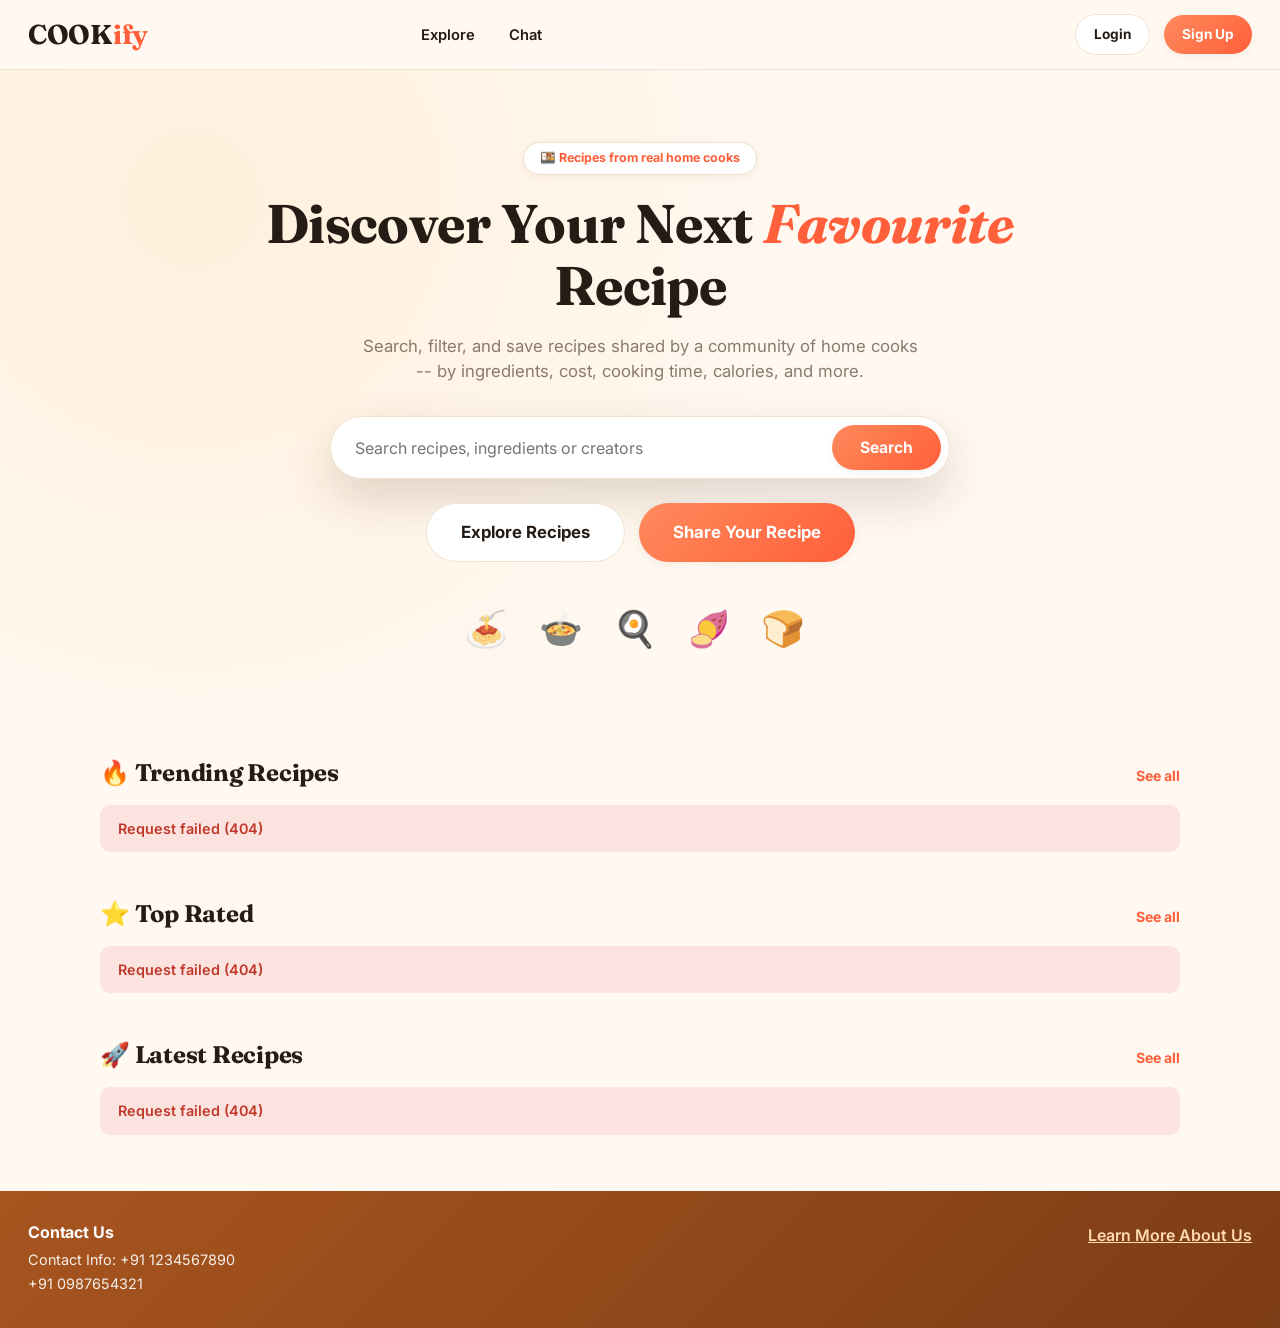
==== commit 96d6e22b: "Fix post-redesign regressions: DB connection race, language dropdown, nav, video display - Remove AU" ====
--- a/src/main/resources/static/index.html
+++ b/src/main/resources/static/index.html
@@ -14,7 +14,6 @@
     <a href="index.html" class="logo"><span class="cook">COOK</span><span class="ify">ify</span></a>
     <ul class="nav-links">
       <li><a href="browse.html">Explore</a></li>
-      <li><a href="recipe-form.html">Become a Creator</a></li>
       <li><a href="chat.html">Chat</a></li>
     </ul>
     <div id="google_translate_element"></div>
--- a/src/main/resources/static/css/styles.css
+++ b/src/main/resources/static/css/styles.css
@@ -944,7 +944,8 @@
   background: var(--nonveg-text);
 }
 
-.recipe-card.veg .diet-dot {
+.recipe-card.veg .diet-dot,
+.diet-badge.veg .diet-dot {
   background: var(--veg-text);
 }
 
@@ -1346,6 +1347,41 @@
 
 #google_translate_element {
   font-size: 0.8rem;
+  line-height: 1;
+}
+
+/* Google injects this markup itself (InlineLayout.SIMPLE), so it can
+   only be restyled via its own classes, not by editing our HTML. */
+.goog-te-gadget-simple {
+  display: inline-flex !important;
+  align-items: center;
+  gap: 6px;
+  background: var(--surface) !important;
+  border: 1px solid var(--border) !important;
+  border-radius: var(--radius-pill) !important;
+  padding: 7px 14px !important;
+  font-family: var(--font-body) !important;
+  box-shadow: var(--shadow-sm);
+  cursor: pointer;
+}
+
+.goog-te-gadget-simple .goog-te-menu-value {
+  color: var(--text) !important;
+  font-size: 0.82rem !important;
+  font-weight: 500;
+}
+
+.goog-te-gadget-simple .goog-te-menu-value:hover {
+  text-decoration: none !important;
+}
+
+.goog-te-gadget-simple .goog-te-menu-value span {
+  border: none !important;
+  color: inherit !important;
+}
+
+.goog-te-gadget-icon {
+  display: none !important;
 }
 
 /* ---------- Utility ---------- */
